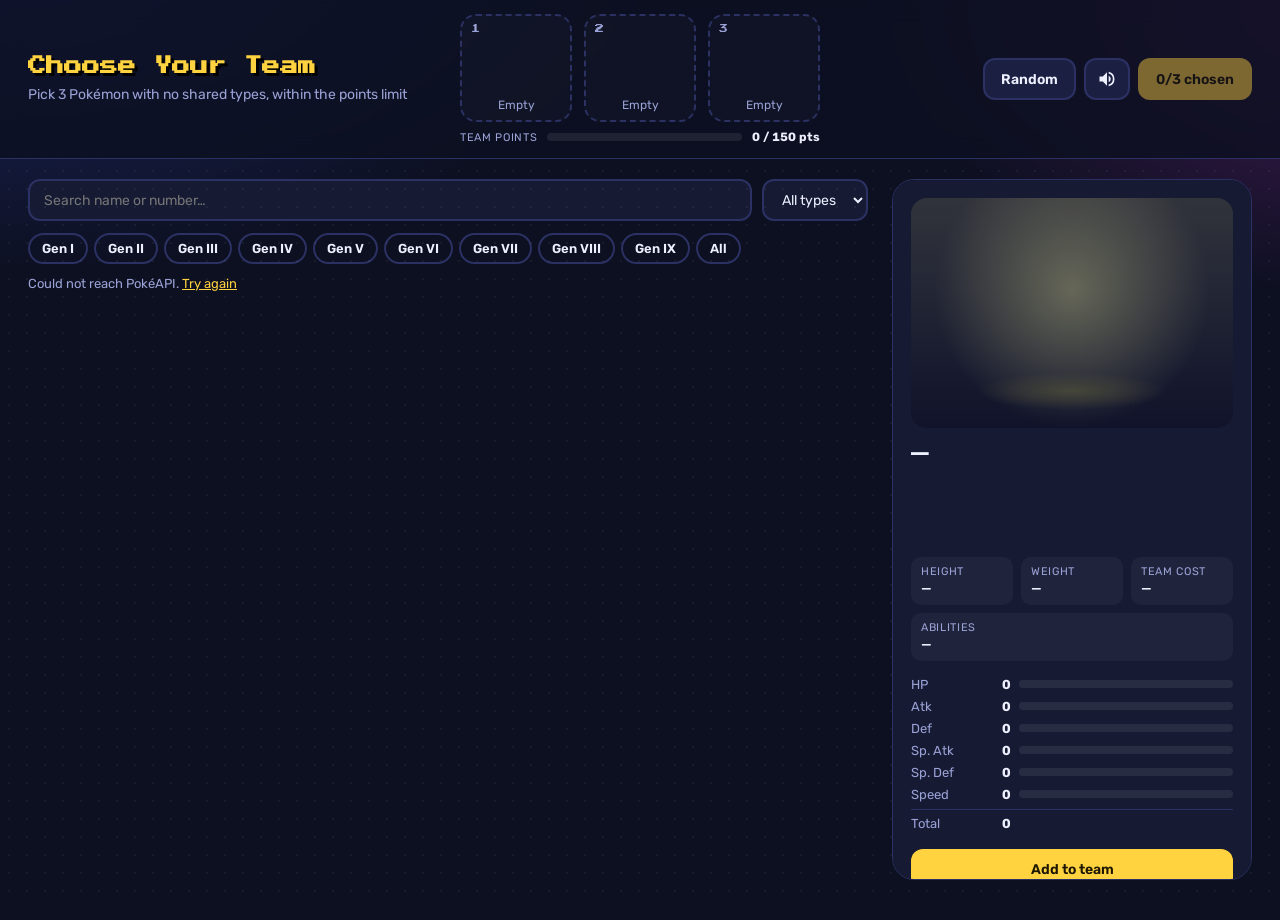
==== index.html @ 9536ef60 "Add team select and real-time ATB battle screens - Team select: browse all Pokémon via PokéAPI with " ====
<!doctype html>
<html lang="en">
<head>
  <meta charset="utf-8">
  <meta name="viewport" content="width=device-width, initial-scale=1">
  <title>Choose Your Team</title>
  <link rel="preconnect" href="https://fonts.googleapis.com">
  <link rel="preconnect" href="https://fonts.gstatic.com" crossorigin>
  <link href="https://fonts.googleapis.com/css2?family=Press+Start+2P&family=Rubik:wght@400;500;600;700&display=swap" rel="stylesheet">
  <link rel="stylesheet" href="css/style.css">
</head>
<body>
  <header class="topbar">
    <div class="brand">
      <h1>Choose Your Team</h1>
      <p>Pick 3 Pokémon with no shared types, within the points limit</p>
    </div>

    <div class="team-wrap">
      <div class="team" id="team" aria-label="Your team">
        <button type="button" class="slot" data-slot="0"><span class="slot-num">1</span><span class="slot-stage"><img class="slot-sprite" alt=""></span><span class="slot-name">Empty</span></button>
        <button type="button" class="slot" data-slot="1"><span class="slot-num">2</span><span class="slot-stage"><img class="slot-sprite" alt=""></span><span class="slot-name">Empty</span></button>
        <button type="button" class="slot" data-slot="2"><span class="slot-num">3</span><span class="slot-stage"><img class="slot-sprite" alt=""></span><span class="slot-name">Empty</span></button>
      </div>
      <div class="budget" title="Each Pokémon costs a tenth of its base stat total">
        <span class="budget-label">Team points</span>
        <span class="budget-track"><i id="budgetBar"></i></span>
        <b id="budgetText">0 / 150 pts</b>
      </div>
    </div>

    <div class="actions">
      <button type="button" class="btn" id="randomBtn">Random</button>
      <button type="button" class="btn icon" id="muteBtn" aria-label="Mute cries" aria-pressed="false">
        <svg class="icon-on" viewBox="0 0 24 24" width="20" height="20" aria-hidden="true"><path fill="currentColor" d="M3 9v6h4l5 5V4L7 9H3zm13.5 3A4.5 4.5 0 0 0 14 8v8a4.47 4.47 0 0 0 2.5-4zM14 3.23v2.06a7 7 0 0 1 0 13.42v2.06A9 9 0 0 0 14 3.23z"/></svg>
        <svg class="icon-off" viewBox="0 0 24 24" width="20" height="20" aria-hidden="true"><path fill="currentColor" d="M16.5 12A4.5 4.5 0 0 0 14 8v2.18l2.45 2.45c.03-.2.05-.41.05-.63zM19 12c0 .94-.2 1.82-.54 2.64l1.51 1.51A8.8 8.8 0 0 0 21 12a9 9 0 0 0-7-8.77v2.06A7 7 0 0 1 19 12zM4.27 3 3 4.27 7.73 9H3v6h4l5 5v-6.73l4.25 4.25c-.67.52-1.42.93-2.25 1.18v2.06a9 9 0 0 0 3.69-1.81L19.73 21 21 19.73l-9-9L4.27 3zM12 4 9.91 6.09 12 8.18V4z"/></svg>
      </button>
      <button type="button" class="btn primary" id="confirmBtn" disabled>0/3 chosen</button>
    </div>
  </header>

  <main class="layout">
    <section class="browser">
      <div class="toolbar">
        <input type="search" id="search" class="search" placeholder="Search name or number…" autocomplete="off" aria-label="Search Pokémon">
        <select id="typeFilter" class="select" aria-label="Filter by type"><option value="">All types</option></select>
      </div>
      <nav class="gens" id="gens" aria-label="Generation"></nav>
      <p class="status" id="status" role="status">Loading Pokédex<span class="dots"></span></p>
      <div class="grid" id="grid"></div>
    </section>

    <aside class="detail" id="detail" aria-live="polite">
      <button type="button" class="detail-close" id="detailClose" aria-label="Close details">&times;</button>
      <div class="detail-stage">
        <div class="platform"></div>
        <img class="detail-sprite" id="detailSprite" alt="">
      </div>
      <div class="detail-head">
        <span class="detail-num" id="detailNum"></span>
        <h2 class="detail-name" id="detailName">&mdash;</h2>
        <p class="detail-genus" id="detailGenus"></p>
        <div class="detail-types" id="detailTypes"></div>
      </div>
      <p class="detail-flavor" id="detailFlavor"></p>
      <dl class="facts">
        <div><dt>Height</dt><dd id="detailHeight">&mdash;</dd></div>
        <div><dt>Weight</dt><dd id="detailWeight">&mdash;</dd></div>
        <div><dt>Team cost</dt><dd id="detailCost">&mdash;</dd></div>
        <div class="wide"><dt>Abilities</dt><dd id="detailAbilities">&mdash;</dd></div>
      </dl>
      <div class="stats" id="detailStats"></div>
      <button type="button" class="btn primary block" id="detailAdd">Add to team</button>
      <p class="detail-note" id="detailNote" role="status"></p>
    </aside>
  </main>

  <div class="sheet-backdrop" id="sheetBackdrop"></div>
  <div class="toast" id="toast" role="status"></div>

  <div class="overlay" id="overlay" hidden>
    <div class="overlay-flash"></div>
    <div class="overlay-card" role="dialog" aria-modal="true" aria-labelledby="overlayTitle">
      <h2 id="overlayTitle">Team assembled!</h2>
      <div class="podium" id="podium"></div>
      <p class="overlay-note">Heading into battle…</p>
      <div class="overlay-actions">
        <button type="button" class="btn" id="editBtn">Edit team</button>
        <button type="button" class="btn primary" id="battleBtn">Battle!</button>
      </div>
    </div>
  </div>

  <script src="https://cdnjs.cloudflare.com/ajax/libs/gsap/3.12.5/gsap.min.js"></script>
  <script src="js/api.js"></script>
  <script src="js/app.js"></script>
</body>
</html>
---- css/style.css ----
:root {
  --bg: #0d1021;
  --panel: #161a33;
  --card: #1b2042;
  --line: #2b3163;
  --text: #eef0ff;
  --muted: #9aa2d6;
  --accent: #ffd23f;
  --accent-ink: #1d1600;
  --danger: #ff5d6c;
  --header-h: 140px;

  --normal: #a8a77a; --fire: #ee8130; --water: #6390f0; --electric: #f7d02c;
  --grass: #7ac74c; --ice: #96d9d6; --fighting: #c22e28; --poison: #a33ea1;
  --ground: #e2bf65; --flying: #a98ff3; --psychic: #f95587; --bug: #a6b91a;
  --rock: #b6a136; --ghost: #735797; --dragon: #6f35fc; --dark: #705746;
  --steel: #b7b7ce; --fairy: #d685ad;
}

* { box-sizing: border-box; }

html { color-scheme: dark; }

body {
  margin: 0;
  min-height: 100vh;
  font-family: 'Rubik', system-ui, sans-serif;
  color: var(--text);
  background:
    radial-gradient(1100px 600px at 0% -10%, #1f2b6e 0%, transparent 60%),
    radial-gradient(900px 500px at 110% 0%, #4a1c5a 0%, transparent 60%),
    var(--bg);
  background-attachment: fixed;
}

body::before {
  content: '';
  position: fixed;
  inset: 0;
  pointer-events: none;
  background-image: radial-gradient(rgba(255, 255, 255, 0.05) 1px, transparent 1px);
  background-size: 18px 18px;
}

button { font: inherit; color: inherit; }

img { image-rendering: pixelated; }

/* ---------- Buttons ---------- */

.btn {
  display: inline-flex;
  align-items: center;
  justify-content: center;
  gap: 6px;
  padding: 10px 16px;
  border-radius: 12px;
  border: 2px solid var(--line);
  background: var(--card);
  font-weight: 600;
  font-size: 14px;
  cursor: pointer;
  white-space: nowrap;
  transition: background 0.15s, border-color 0.15s;
}
.btn:hover:not(:disabled) { border-color: var(--muted); }
.btn:focus-visible { outline: 3px solid var(--accent); outline-offset: 2px; }
.btn:disabled { opacity: 0.45; cursor: not-allowed; }
.btn.primary { background: var(--accent); color: var(--accent-ink); border-color: transparent; box-shadow: 0 4px 0 #b8901a; }
.btn.primary:disabled { box-shadow: none; }
.btn.danger { background: var(--danger); color: #fff; box-shadow: 0 4px 0 #a8323d; }
.btn.block { width: 100%; }
.btn.icon { padding: 9px 11px; }
#muteBtn .icon-off, #muteBtn[aria-pressed='true'] .icon-on { display: none; }
#muteBtn[aria-pressed='true'] .icon-off { display: block; }

.link { background: none; border: 0; padding: 0; color: var(--accent); text-decoration: underline; cursor: pointer; }

/* ---------- Top bar ---------- */

.topbar {
  position: sticky;
  top: 0;
  z-index: 20;
  display: grid;
  grid-template-columns: 1fr auto 1fr;
  align-items: center;
  gap: 20px;
  padding: 14px 28px;
  background: rgba(13, 16, 33, 0.82);
  backdrop-filter: blur(12px);
  border-bottom: 1px solid var(--line);
}

.brand h1 {
  margin: 0 0 8px;
  font-family: 'Press Start 2P', monospace;
  font-size: 18px;
  line-height: 1.3;
  color: var(--accent);
  text-shadow: 3px 3px 0 #000;
}
.brand p { margin: 0; color: var(--muted); font-size: 14px; }

.team-wrap { display: flex; flex-direction: column; gap: 8px; }
.team { display: flex; gap: 12px; }

.budget {
  display: grid;
  grid-template-columns: auto 1fr auto;
  align-items: center;
  gap: 10px;
  font-size: 12px;
}
.budget-label { color: var(--muted); text-transform: uppercase; letter-spacing: 0.06em; font-size: 11px; }
.budget-track { height: 8px; border-radius: 999px; background: rgba(255, 255, 255, 0.08); overflow: hidden; }
.budget-track i {
  display: block;
  height: 100%;
  border-radius: inherit;
  background: linear-gradient(90deg, #6bd96b, var(--accent));
  transform-origin: left;
  transform: scaleX(0);
}
.budget-track.near i { background: linear-gradient(90deg, var(--accent), #ff8a4c); }
.budget b { font-variant-numeric: tabular-nums; }

.slot {
  position: relative;
  width: 112px;
  height: 108px;
  padding: 6px 6px 8px;
  display: flex;
  flex-direction: column;
  align-items: center;
  justify-content: flex-end;
  gap: 4px;
  border-radius: 16px;
  border: 2px dashed var(--line);
  background: rgba(255, 255, 255, 0.02);
  cursor: default;
}
.slot.filled {
  cursor: pointer;
  border-style: solid;
  border-color: color-mix(in srgb, var(--t1) 70%, white);
  background:
    radial-gradient(circle at 50% 75%, color-mix(in srgb, var(--t1) 45%, transparent), transparent 70%),
    var(--card);
}
.slot.filled:hover::after {
  content: '×';
  position: absolute;
  top: 4px;
  right: 8px;
  font-size: 18px;
  font-weight: 700;
  color: var(--danger);
}
.slot:focus-visible { outline: 3px solid var(--accent); outline-offset: 2px; }
.slot-num {
  position: absolute;
  top: 8px;
  left: 9px;
  font-family: 'Press Start 2P', monospace;
  font-size: 9px;
  color: var(--muted);
}
.slot-stage { height: 66px; width: 100%; display: flex; align-items: flex-end; justify-content: center; }
.slot-sprite { max-height: 66px; max-width: 96px; }
.slot:not(.filled) .slot-sprite { visibility: hidden; }
.slot-name {
  font-size: 12px;
  font-weight: 600;
  max-width: 100%;
  overflow: hidden;
  text-overflow: ellipsis;
  white-space: nowrap;
}
.slot:not(.filled) .slot-name { color: var(--muted); font-weight: 400; }

.actions { justify-self: end; display: flex; gap: 8px; }

/* ---------- Layout ---------- */

.layout {
  display: grid;
  grid-template-columns: minmax(0, 1fr) 360px;
  gap: 24px;
  max-width: 1440px;
  margin: 0 auto;
  padding: 20px 28px 40px;
}

.toolbar { display: flex; gap: 10px; flex-wrap: wrap; margin-bottom: 12px; }

.search, .select {
  height: 42px;
  padding: 0 14px;
  border-radius: 12px;
  border: 2px solid var(--line);
  background: var(--panel);
  color: var(--text);
  font: inherit;
  font-size: 14px;
}
.search { flex: 1 1 240px; min-width: 0; }
.search:focus, .select:focus { outline: none; border-color: var(--accent); }

.gens { display: flex; gap: 6px; flex-wrap: wrap; margin-bottom: 12px; transition: opacity 0.2s; }
.gens.dimmed { opacity: 0.45; }
.gen {
  padding: 6px 12px;
  border-radius: 999px;
  border: 2px solid var(--line);
  background: transparent;
  font-size: 13px;
  font-weight: 600;
  cursor: pointer;
}
.gen:hover { border-color: var(--muted); }
.gen.active { background: var(--accent); border-color: var(--accent); color: var(--accent-ink); }
.gen:focus-visible { outline: 3px solid var(--accent); outline-offset: 2px; }

.status { margin: 0 0 12px; color: var(--muted); font-size: 13px; }
.dots::after { content: ''; animation: dots 1.2s steps(4) infinite; }
@keyframes dots { 0% { content: ''; } 25% { content: '.'; } 50% { content: '..'; } 75% { content: '...'; } }

/* ---------- Grid ---------- */

.grid {
  display: grid;
  grid-template-columns: repeat(auto-fill, minmax(124px, 1fr));
  gap: 10px;
}

.card {
  position: relative;
  display: flex;
  flex-direction: column;
  align-items: center;
  gap: 5px;
  padding: 26px 8px 12px;
  border-radius: 16px;
  border: 2px solid transparent;
  background: linear-gradient(165deg, color-mix(in srgb, var(--t1) 30%, var(--card)) 0%, var(--card) 65%);
  cursor: pointer;
  text-align: center;
  transition: transform 0.15s ease, border-color 0.15s, box-shadow 0.15s;
}
.card:hover, .card:focus-visible {
  transform: translateY(-3px);
  border-color: color-mix(in srgb, var(--t1) 70%, white);
  outline: none;
}
.card.selected {
  border-color: var(--accent);
  box-shadow: 0 0 0 3px rgba(255, 210, 63, 0.25), 0 10px 24px rgba(0, 0, 0, 0.35);
}
.card-num {
  position: absolute;
  top: 8px;
  left: 10px;
  font-size: 11px;
  color: var(--muted);
  font-variant-numeric: tabular-nums;
}
.card-badge {
  position: absolute;
  top: 6px;
  right: 6px;
  width: 22px;
  height: 22px;
  border-radius: 50%;
  display: grid;
  place-items: center;
  background: var(--accent);
  color: var(--accent-ink);
  font-size: 12px;
  font-weight: 700;
  transform: scale(0);
  transition: transform 0.25s cubic-bezier(0.3, 1.8, 0.5, 1);
}
.card.selected .card-badge { transform: scale(1); }
.card-sprite {
  position: relative;
  height: 84px;
  width: 100%;
  display: flex;
  align-items: flex-end;
  justify-content: center;
}
.card-sprite::before {
  content: '';
  position: absolute;
  bottom: -2px;
  width: 64px;
  height: 12px;
  border-radius: 50%;
  background: rgba(0, 0, 0, 0.35);
}
.card-sprite img { position: relative; max-width: 100%; max-height: 84px; }
.card-name {
  max-width: 100%;
  font-size: 14px;
  font-weight: 600;
  overflow: hidden;
  text-overflow: ellipsis;
  white-space: nowrap;
}
.card-types { display: flex; gap: 4px; flex-wrap: wrap; justify-content: center; }
.card-cost { font-size: 11px; font-weight: 700; color: var(--muted); font-variant-numeric: tabular-nums; }
.card-cost.low { color: #6bd96b; }
.card-cost.mid { color: var(--accent); }
.card-cost.high { color: #ff8a4c; }
/* Breaks a team rule (shared type or over budget); the reason is in the tooltip. */
.card.blocked { opacity: 0.38; filter: grayscale(0.7); }
.card.blocked:hover, .card.blocked:focus-visible { opacity: 0.6; }

/* Static fallback sprites get a two-frame idle bob so they still feel alive. */
.is-static img { animation: idle-bob 0.6s steps(1) infinite; }
@keyframes idle-bob { 50% { translate: 0 -3px; } }

.type {
  display: inline-block;
  padding: 2px 8px;
  border-radius: 999px;
  background: var(--type);
  color: #fff;
  font-size: 10px;
  font-weight: 700;
  letter-spacing: 0.05em;
  text-transform: uppercase;
  text-shadow: 0 1px 1px rgba(0, 0, 0, 0.45);
}

/* ---------- Detail panel ---------- */

.detail {
  --t1: var(--normal);
  --t2: var(--normal);
  position: sticky;
  top: calc(var(--header-h) + 20px);
  align-self: start;
  max-height: calc(100vh - var(--header-h) - 40px);
  overflow-y: auto;
  padding: 18px;
  border-radius: 22px;
  border: 1px solid var(--line);
  background: var(--panel);
}
.detail-close { display: none; }

.detail-stage {
  position: relative;
  height: 230px;
  display: flex;
  align-items: flex-end;
  justify-content: center;
  padding-bottom: 30px;
  border-radius: 16px;
  overflow: hidden;
  background:
    radial-gradient(circle at 50% 40%, color-mix(in srgb, var(--t1) 50%, transparent), transparent 65%),
    linear-gradient(180deg, color-mix(in srgb, var(--t2) 22%, #10132a), #10132a);
  transition: background 0.4s;
}
.platform {
  position: absolute;
  bottom: 18px;
  width: 190px;
  height: 38px;
  border-radius: 50%;
  background: radial-gradient(ellipse, color-mix(in srgb, var(--t1) 35%, rgba(0, 0, 0, 0.6)), transparent 70%);
}
.detail-sprite { position: relative; max-height: 190px; transform-origin: 50% 100%; }

.detail-head { margin: 16px 0 10px; }
.detail-num { color: var(--muted); font-size: 13px; font-variant-numeric: tabular-nums; }
.detail-name { margin: 4px 0 2px; font-family: 'Press Start 2P', monospace; font-size: 17px; line-height: 1.4; }
.detail-genus { margin: 0 0 8px; color: var(--muted); font-size: 13px; min-height: 1em; }
.detail-types { display: flex; gap: 6px; }
.detail-types .type { font-size: 11px; padding: 3px 10px; }
.detail-flavor { margin: 0 0 14px; font-size: 14px; line-height: 1.5; color: #cfd3f5; min-height: 3em; }

.facts {
  display: grid;
  grid-template-columns: repeat(3, 1fr);
  gap: 8px;
  margin: 0 0 16px;
}
.facts div { padding: 8px 10px; border-radius: 10px; background: rgba(255, 255, 255, 0.04); }
.facts .wide { grid-column: 1 / -1; }
.facts dt { font-size: 11px; color: var(--muted); text-transform: uppercase; letter-spacing: 0.06em; }
.facts dd { margin: 2px 0 0; font-size: 14px; font-weight: 500; }
.detail-note { margin: 8px 0 0; min-height: 1.2em; font-size: 13px; color: #ff8a8a; text-align: center; }

.hidden-tag {
  font-size: 10px;
  padding: 1px 6px;
  border-radius: 999px;
  background: rgba(255, 255, 255, 0.1);
  color: var(--muted);
  text-transform: uppercase;
}

.stats { display: grid; gap: 7px; margin-bottom: 18px; }
.stat {
  display: grid;
  grid-template-columns: 58px 34px 1fr;
  align-items: center;
  gap: 8px;
  font-size: 13px;
}
.stat-label { color: var(--muted); }
.stat-value { font-weight: 700; text-align: right; font-variant-numeric: tabular-nums; }
.stat-bar { height: 8px; border-radius: 999px; background: rgba(255, 255, 255, 0.08); overflow: hidden; }
.stat-bar i { display: block; height: 100%; border-radius: inherit; transform-origin: left; transform: scaleX(0); }
.stat.total { padding-top: 6px; border-top: 1px solid var(--line); }

/* ---------- Floating bits ---------- */

.ghost { position: fixed; z-index: 100; pointer-events: none; margin: 0; }

.toast {
  position: fixed;
  left: 50%;
  bottom: 24px;
  z-index: 60;
  translate: -50% 0;
  padding: 10px 18px;
  border-radius: 12px;
  background: #000c;
  border: 1px solid var(--line);
  font-size: 14px;
  opacity: 0;
  pointer-events: none;
}

.sheet-backdrop { display: none; }

.overlay {
  position: fixed;
  inset: 0;
  z-index: 50;
  display: grid;
  place-items: center;
  padding: 16px;
  background: rgba(5, 7, 18, 0.82);
  backdrop-filter: blur(6px);
}
.overlay[hidden] { display: none; }
.overlay-flash { position: absolute; inset: 0; background: #fff; pointer-events: none; opacity: 0; }
.overlay-card {
  position: relative;
  width: min(640px, 100%);
  padding: 28px 24px;
  border-radius: 24px;
  border: 2px solid var(--line);
  background: var(--panel);
  text-align: center;
}
.overlay-card h2 {
  margin: 0 0 24px;
  font-family: 'Press Start 2P', monospace;
  font-size: 18px;
  color: var(--accent);
  text-shadow: 3px 3px 0 #000;
}
.podium { display: flex; justify-content: center; gap: 16px; flex-wrap: wrap; }
.podium-spot { margin: 0; width: 160px; display: flex; flex-direction: column; align-items: center; gap: 6px; }
.podium-sprite {
  position: relative;
  height: 150px;
  width: 100%;
  display: flex;
  align-items: flex-end;
  justify-content: center;
  padding-bottom: 12px;
}
.podium-sprite::before {
  content: '';
  position: absolute;
  bottom: 0;
  width: 130px;
  height: 28px;
  border-radius: 50%;
  background: radial-gradient(ellipse, color-mix(in srgb, var(--t1) 60%, transparent), transparent 70%);
}
.podium-sprite img { position: relative; max-height: 130px; transform: scale(1.5); transform-origin: 50% 100%; }
.podium-spot figcaption { font-weight: 700; }
.podium-types { display: flex; gap: 4px; }
.overlay-note { margin: 22px 0 16px; color: var(--muted); font-size: 14px; }
.overlay-actions { display: flex; justify-content: center; gap: 10px; }

/* ---------- Narrow screens ---------- */

@media (max-width: 1100px) {
  .topbar { grid-template-columns: 1fr auto; }
  .brand { grid-column: 1 / -1; }
  .team-wrap { justify-self: start; }
}

@media (max-width: 900px) {
  .topbar { grid-template-columns: 1fr; gap: 12px; padding: 12px 16px; text-align: center; }
  .brand h1 { font-size: 14px; margin-bottom: 4px; }
  .brand p { font-size: 12px; }
  .team-wrap { justify-self: stretch; }
  .team { gap: 8px; }
  .slot { flex: 1; width: auto; min-width: 0; height: 96px; }
  .slot-stage { height: 56px; }
  .slot-sprite { max-height: 56px; }
  .actions { justify-self: stretch; }
  .actions .btn:not(.icon) { flex: 1; }

  .layout { grid-template-columns: 1fr; padding: 14px 16px 32px; }
  .grid { grid-template-columns: repeat(auto-fill, minmax(104px, 1fr)); gap: 8px; }
  .card { padding-top: 24px; }
  .card-sprite { height: 72px; }
  .card-sprite img { max-height: 72px; }

  /* Detail panel becomes a bottom sheet. */
  .detail {
    position: fixed;
    top: auto;
    left: 0;
    right: 0;
    bottom: 0;
    z-index: 40;
    max-height: 85vh;
    border-radius: 22px 22px 0 0;
    transform: translateY(105%);
    visibility: hidden;
    transition: transform 0.35s cubic-bezier(0.2, 0.9, 0.3, 1), visibility 0s linear 0.35s;
  }
  .detail.open { transform: none; visibility: visible; transition-delay: 0s; }
  .detail-close {
    display: block;
    position: absolute;
    top: 10px;
    right: 12px;
    z-index: 2;
    width: 36px;
    height: 36px;
    border-radius: 50%;
    border: 0;
    background: rgba(0, 0, 0, 0.4);
    font-size: 22px;
    cursor: pointer;
  }
  .sheet-backdrop {
    display: block;
    position: fixed;
    inset: 0;
    z-index: 35;
    background: rgba(0, 0, 0, 0.5);
    opacity: 0;
    pointer-events: none;
    transition: opacity 0.3s;
  }
  .sheet-backdrop.open { opacity: 1; pointer-events: auto; }

  .podium-spot { width: 100px; }
  .podium-sprite { height: 110px; }
  .podium-sprite img { transform: scale(1.1); }
}
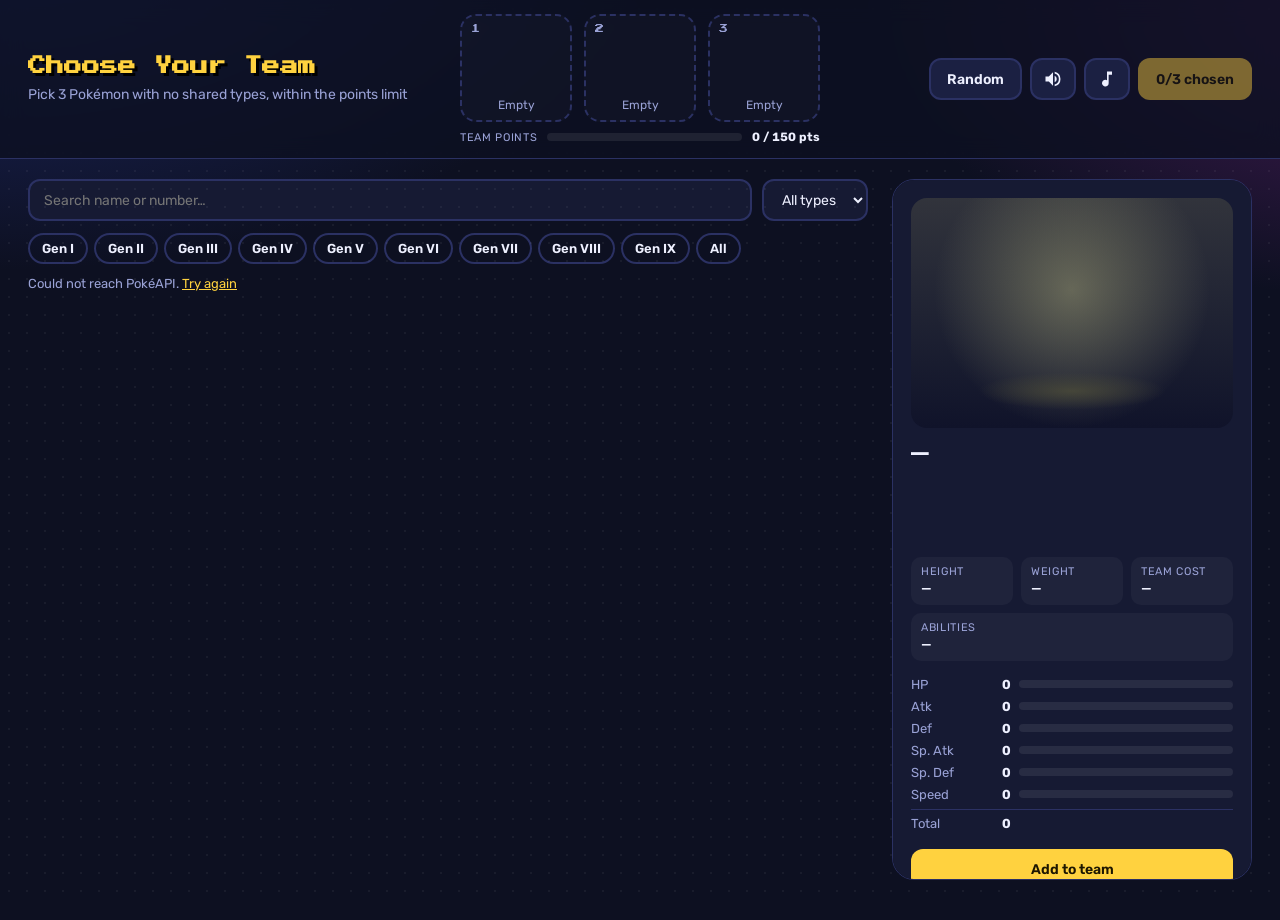
==== commit d59ed55f: "Add original chiptune menu and battle music - Web Audio synth and lookahead sequencer (no audio file" ====
--- a/index.html
+++ b/index.html
@@ -34,6 +34,10 @@
       <button type="button" class="btn icon" id="muteBtn" aria-label="Mute cries" aria-pressed="false">
         <svg class="icon-on" viewBox="0 0 24 24" width="20" height="20" aria-hidden="true"><path fill="currentColor" d="M3 9v6h4l5 5V4L7 9H3zm13.5 3A4.5 4.5 0 0 0 14 8v8a4.47 4.47 0 0 0 2.5-4zM14 3.23v2.06a7 7 0 0 1 0 13.42v2.06A9 9 0 0 0 14 3.23z"/></svg>
         <svg class="icon-off" viewBox="0 0 24 24" width="20" height="20" aria-hidden="true"><path fill="currentColor" d="M16.5 12A4.5 4.5 0 0 0 14 8v2.18l2.45 2.45c.03-.2.05-.41.05-.63zM19 12c0 .94-.2 1.82-.54 2.64l1.51 1.51A8.8 8.8 0 0 0 21 12a9 9 0 0 0-7-8.77v2.06A7 7 0 0 1 19 12zM4.27 3 3 4.27 7.73 9H3v6h4l5 5v-6.73l4.25 4.25c-.67.52-1.42.93-2.25 1.18v2.06a9 9 0 0 0 3.69-1.81L19.73 21 21 19.73l-9-9L4.27 3zM12 4 9.91 6.09 12 8.18V4z"/></svg>
+      </button>
+      <button type="button" class="btn icon music-toggle" id="musicBtn" aria-label="Turn music off" aria-pressed="true">
+        <svg class="icon-on" viewBox="0 0 24 24" width="20" height="20" aria-hidden="true"><path fill="currentColor" d="M12 3v10.55A4 4 0 1 0 14 17V7h4V3h-6z"/></svg>
+        <svg class="icon-off" viewBox="0 0 24 24" width="20" height="20" aria-hidden="true"><path fill="currentColor" d="M4.27 3 3 4.27l9 9v.28A4 4 0 1 0 14 17v-1.73L19.73 21 21 19.73 4.27 3zM14 7h4V3h-6v5.18l2 2V7z"/></svg>
       </button>
       <button type="button" class="btn primary" id="confirmBtn" disabled>0/3 chosen</button>
     </div>
@@ -93,6 +97,7 @@
 
   <script src="https://cdnjs.cloudflare.com/ajax/libs/gsap/3.12.5/gsap.min.js"></script>
   <script src="js/api.js"></script>
+  <script src="js/music.js"></script>
   <script src="js/app.js"></script>
 </body>
 </html>
--- a/css/style.css
+++ b/css/style.css
@@ -73,6 +73,7 @@
 .btn.icon { padding: 9px 11px; }
 #muteBtn .icon-off, #muteBtn[aria-pressed='true'] .icon-on { display: none; }
 #muteBtn[aria-pressed='true'] .icon-off { display: block; }
+.music-toggle[aria-pressed='false'] .icon-on, .music-toggle[aria-pressed='true'] .icon-off { display: none; }
 
 .link { background: none; border: 0; padding: 0; color: var(--accent); text-decoration: underline; cursor: pointer; }
 
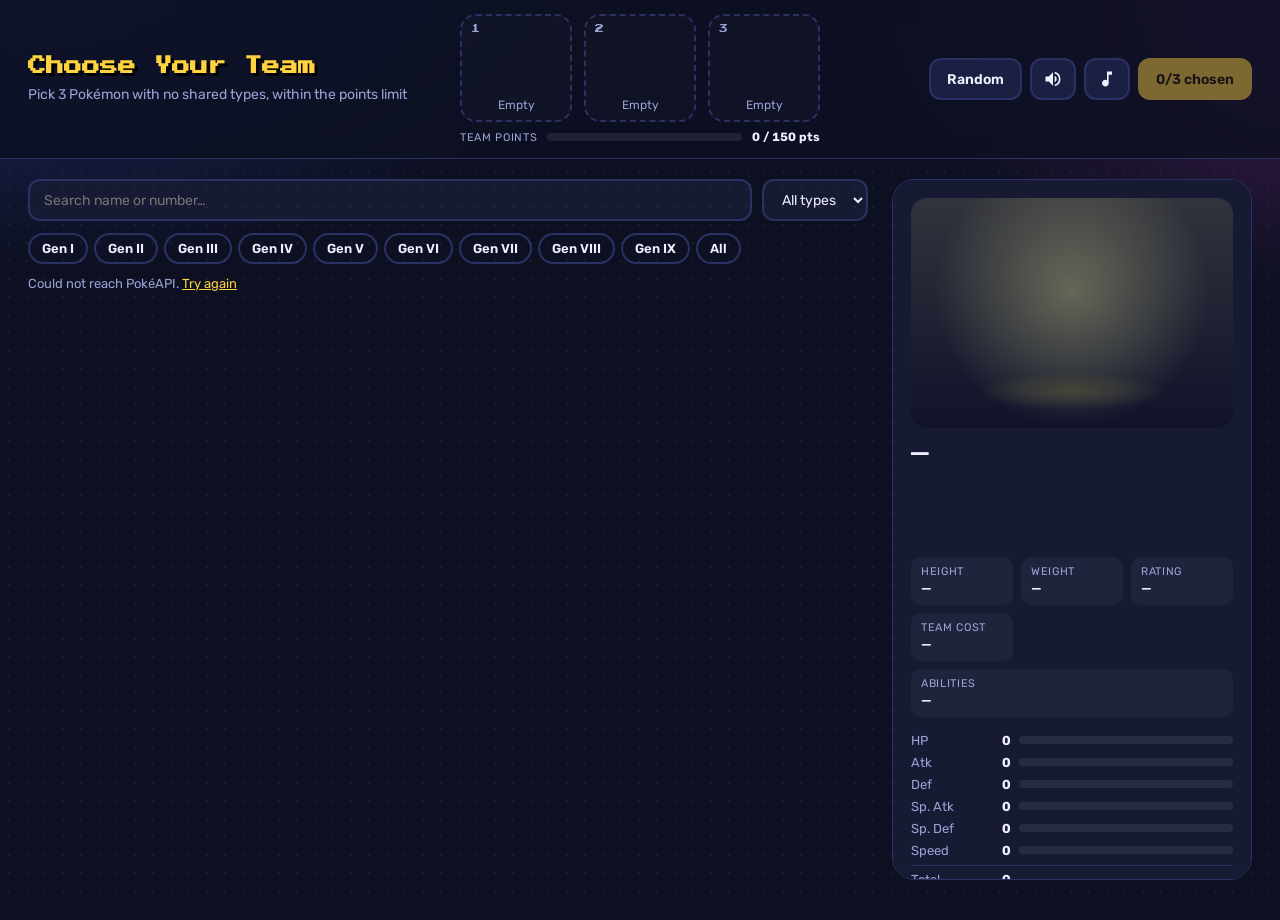
==== commit 5a801edc: "Add star ratings and the Rogue run mode Star ratings: every Pokemon gets 1-5 stars from its base sta" ====
--- a/index.html
+++ b/index.html
@@ -70,6 +70,7 @@
       <dl class="facts">
         <div><dt>Height</dt><dd id="detailHeight">&mdash;</dd></div>
         <div><dt>Weight</dt><dd id="detailWeight">&mdash;</dd></div>
+        <div><dt>Rating</dt><dd id="detailStars">&mdash;</dd></div>
         <div><dt>Team cost</dt><dd id="detailCost">&mdash;</dd></div>
         <div class="wide"><dt>Abilities</dt><dd id="detailAbilities">&mdash;</dd></div>
       </dl>
@@ -82,22 +83,37 @@
   <div class="sheet-backdrop" id="sheetBackdrop"></div>
   <div class="toast" id="toast" role="status"></div>
 
+  <div class="pad-legend" aria-hidden="true">
+    <span><i class="pad-btn a">A</i> Pick</span>
+    <span><i class="pad-btn b">B</i> Remove last</span>
+    <span><i class="pad-btn x">X</i> Random</span>
+    <span><i class="pad-btn">LB</i><i class="pad-btn">RB</i> Generation</span>
+    <span><i class="pad-btn">Start</i> Confirm</span>
+    <span><i class="pad-btn">Select</i> Music</span>
+  </div>
+
   <div class="overlay" id="overlay" hidden>
     <div class="overlay-flash"></div>
     <div class="overlay-card" role="dialog" aria-modal="true" aria-labelledby="overlayTitle">
       <h2 id="overlayTitle">Team assembled!</h2>
       <div class="podium" id="podium"></div>
-      <p class="overlay-note">Heading into battle…</p>
+      <p class="overlay-note">Choose your challenge</p>
       <div class="overlay-actions">
         <button type="button" class="btn" id="editBtn">Edit team</button>
-        <button type="button" class="btn primary" id="battleBtn">Battle!</button>
+        <button type="button" class="btn primary" id="battleBtn">Wild battle</button>
+        <button type="button" class="btn primary tower-btn" id="towerBtn">Battle Tower</button>
+        <button type="button" class="btn primary rogue-btn" id="rogueBtn">Rogue run</button>
       </div>
+      <p class="overlay-sub" id="towerProgress"></p>
     </div>
   </div>
 
   <script src="https://cdnjs.cloudflare.com/ajax/libs/gsap/3.12.5/gsap.min.js"></script>
   <script src="js/api.js"></script>
   <script src="js/music.js"></script>
+  <script src="js/gamepad.js"></script>
+  <script src="js/tower-data.js"></script>
+  <script src="js/rogue-data.js"></script>
   <script src="js/app.js"></script>
 </body>
 </html>
--- a/css/style.css
+++ b/css/style.css
@@ -254,6 +254,13 @@
   border-color: color-mix(in srgb, var(--t1) 70%, white);
   outline: none;
 }
+/* Controller highlight; scroll-margin keeps it clear of the sticky header. */
+.card { scroll-margin: calc(var(--header-h) + 12px) 0 12px; }
+.card.pad-focus {
+  transform: translateY(-3px);
+  border-color: #fff;
+  box-shadow: 0 0 0 3px rgba(255, 255, 255, 0.3);
+}
 .card.selected {
   border-color: var(--accent);
   box-shadow: 0 0 0 3px rgba(255, 210, 63, 0.25), 0 10px 24px rgba(0, 0, 0, 0.35);
@@ -310,6 +317,11 @@
   white-space: nowrap;
 }
 .card-types { display: flex; gap: 4px; flex-wrap: wrap; justify-content: center; }
+.card-meta { display: flex; flex-direction: column; align-items: center; gap: 3px; }
+.card-stars { font-size: 12px; line-height: 1; }
+/* Star ratings: gold for the rating, the rest dimmed (also used in the details panel). */
+.stars { color: #ffd23f; letter-spacing: 1px; white-space: nowrap; text-shadow: 0 1px 0 rgba(0, 0, 0, 0.5); }
+.stars-dim { color: rgba(255, 255, 255, 0.18); text-shadow: none; }
 .card-cost { font-size: 11px; font-weight: 700; color: var(--muted); font-variant-numeric: tabular-nums; }
 .card-cost.low { color: #6bd96b; }
 .card-cost.mid { color: var(--accent); }
@@ -440,6 +452,42 @@
 
 .sheet-backdrop { display: none; }
 
+/* Button guide, shown only while a controller is connected. */
+.pad-legend {
+  position: fixed;
+  left: 16px;
+  bottom: 16px;
+  z-index: 25;
+  display: none;
+  flex-wrap: wrap;
+  gap: 6px 14px;
+  max-width: calc(100% - 32px);
+  padding: 8px 14px;
+  border-radius: 12px;
+  border: 1px solid var(--line);
+  background: rgba(13, 16, 33, 0.9);
+  font-size: 12px;
+  color: var(--muted);
+}
+.has-gamepad .pad-legend { display: flex; }
+.pad-legend span { display: inline-flex; align-items: center; gap: 4px; }
+.pad-btn {
+  display: inline-grid;
+  place-items: center;
+  min-width: 20px;
+  height: 20px;
+  padding: 0 5px;
+  border-radius: 10px;
+  background: #3a4070;
+  color: #fff;
+  font-style: normal;
+  font-size: 10px;
+  font-weight: 700;
+}
+.pad-btn.a { background: #3fae4f; }
+.pad-btn.b { background: #d8434f; }
+.pad-btn.x { background: #3a7bff; }
+
 .overlay {
   position: fixed;
   inset: 0;
@@ -492,7 +540,12 @@
 .podium-spot figcaption { font-weight: 700; }
 .podium-types { display: flex; gap: 4px; }
 .overlay-note { margin: 22px 0 16px; color: var(--muted); font-size: 14px; }
-.overlay-actions { display: flex; justify-content: center; gap: 10px; }
+.overlay-actions { display: flex; justify-content: center; gap: 10px; flex-wrap: wrap; }
+.btn.rogue-btn { background: linear-gradient(135deg, #3fd6a6, #2a8bd8); color: #04161a; box-shadow: 0 4px 0 #1d5f73; }
+.rogue-pick .brand h1 { color: #5ff0c2; }
+.brand p a { color: inherit; }
+.btn.tower-btn { background: linear-gradient(135deg, #c77dff, #6f8bff); color: #fff; box-shadow: 0 4px 0 #4b3a8f; }
+.overlay-sub { margin: 14px 0 0; font-size: 13px; color: var(--muted); }
 
 /* ---------- Narrow screens ---------- */
 
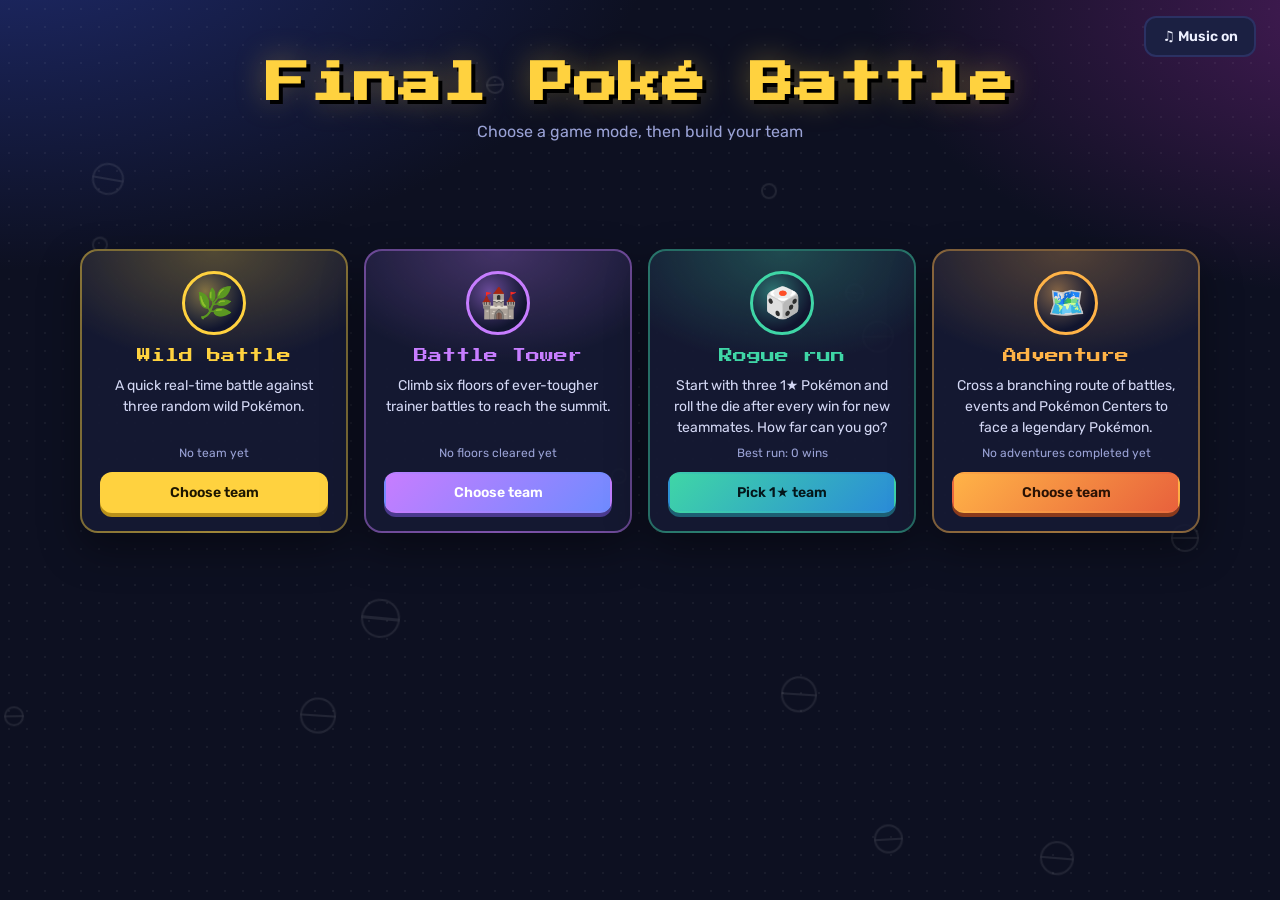
==== commit 68342594: "Add Adventure mode and a mode-select menu before team select Adventure is a single-sitting branching" ====
--- a/index.html
+++ b/index.html
@@ -3,117 +3,45 @@
 <head>
   <meta charset="utf-8">
   <meta name="viewport" content="width=device-width, initial-scale=1">
-  <title>Choose Your Team</title>
+  <title>Final Poké Battle</title>
   <link rel="preconnect" href="https://fonts.googleapis.com">
   <link rel="preconnect" href="https://fonts.gstatic.com" crossorigin>
   <link href="https://fonts.googleapis.com/css2?family=Press+Start+2P&family=Rubik:wght@400;500;600;700&display=swap" rel="stylesheet">
   <link rel="stylesheet" href="css/style.css">
+  <link rel="stylesheet" href="css/menu.css">
 </head>
-<body>
-  <header class="topbar">
-    <div class="brand">
-      <h1>Choose Your Team</h1>
-      <p>Pick 3 Pokémon with no shared types, within the points limit</p>
-    </div>
+<body class="menu-page">
+  <div class="mn-motes" id="motes" aria-hidden="true"></div>
 
-    <div class="team-wrap">
-      <div class="team" id="team" aria-label="Your team">
-        <button type="button" class="slot" data-slot="0"><span class="slot-num">1</span><span class="slot-stage"><img class="slot-sprite" alt=""></span><span class="slot-name">Empty</span></button>
-        <button type="button" class="slot" data-slot="1"><span class="slot-num">2</span><span class="slot-stage"><img class="slot-sprite" alt=""></span><span class="slot-name">Empty</span></button>
-        <button type="button" class="slot" data-slot="2"><span class="slot-num">3</span><span class="slot-stage"><img class="slot-sprite" alt=""></span><span class="slot-name">Empty</span></button>
-      </div>
-      <div class="budget" title="Each Pokémon costs a tenth of its base stat total">
-        <span class="budget-label">Team points</span>
-        <span class="budget-track"><i id="budgetBar"></i></span>
-        <b id="budgetText">0 / 150 pts</b>
-      </div>
-    </div>
-
-    <div class="actions">
-      <button type="button" class="btn" id="randomBtn">Random</button>
-      <button type="button" class="btn icon" id="muteBtn" aria-label="Mute cries" aria-pressed="false">
-        <svg class="icon-on" viewBox="0 0 24 24" width="20" height="20" aria-hidden="true"><path fill="currentColor" d="M3 9v6h4l5 5V4L7 9H3zm13.5 3A4.5 4.5 0 0 0 14 8v8a4.47 4.47 0 0 0 2.5-4zM14 3.23v2.06a7 7 0 0 1 0 13.42v2.06A9 9 0 0 0 14 3.23z"/></svg>
-        <svg class="icon-off" viewBox="0 0 24 24" width="20" height="20" aria-hidden="true"><path fill="currentColor" d="M16.5 12A4.5 4.5 0 0 0 14 8v2.18l2.45 2.45c.03-.2.05-.41.05-.63zM19 12c0 .94-.2 1.82-.54 2.64l1.51 1.51A8.8 8.8 0 0 0 21 12a9 9 0 0 0-7-8.77v2.06A7 7 0 0 1 19 12zM4.27 3 3 4.27 7.73 9H3v6h4l5 5v-6.73l4.25 4.25c-.67.52-1.42.93-2.25 1.18v2.06a9 9 0 0 0 3.69-1.81L19.73 21 21 19.73l-9-9L4.27 3zM12 4 9.91 6.09 12 8.18V4z"/></svg>
-      </button>
-      <button type="button" class="btn icon music-toggle" id="musicBtn" aria-label="Turn music off" aria-pressed="true">
-        <svg class="icon-on" viewBox="0 0 24 24" width="20" height="20" aria-hidden="true"><path fill="currentColor" d="M12 3v10.55A4 4 0 1 0 14 17V7h4V3h-6z"/></svg>
-        <svg class="icon-off" viewBox="0 0 24 24" width="20" height="20" aria-hidden="true"><path fill="currentColor" d="M4.27 3 3 4.27l9 9v.28A4 4 0 1 0 14 17v-1.73L19.73 21 21 19.73 4.27 3zM14 7h4V3h-6v5.18l2 2V7z"/></svg>
-      </button>
-      <button type="button" class="btn primary" id="confirmBtn" disabled>0/3 chosen</button>
-    </div>
+  <header class="mn-top">
+    <button type="button" class="btn" id="musicBtn" aria-pressed="true">&#9835; Music on</button>
   </header>
 
-  <main class="layout">
-    <section class="browser">
-      <div class="toolbar">
-        <input type="search" id="search" class="search" placeholder="Search name or number…" autocomplete="off" aria-label="Search Pokémon">
-        <select id="typeFilter" class="select" aria-label="Filter by type"><option value="">All types</option></select>
-      </div>
-      <nav class="gens" id="gens" aria-label="Generation"></nav>
-      <p class="status" id="status" role="status">Loading Pokédex<span class="dots"></span></p>
-      <div class="grid" id="grid"></div>
-    </section>
-
-    <aside class="detail" id="detail" aria-live="polite">
-      <button type="button" class="detail-close" id="detailClose" aria-label="Close details">&times;</button>
-      <div class="detail-stage">
-        <div class="platform"></div>
-        <img class="detail-sprite" id="detailSprite" alt="">
-      </div>
-      <div class="detail-head">
-        <span class="detail-num" id="detailNum"></span>
-        <h2 class="detail-name" id="detailName">&mdash;</h2>
-        <p class="detail-genus" id="detailGenus"></p>
-        <div class="detail-types" id="detailTypes"></div>
-      </div>
-      <p class="detail-flavor" id="detailFlavor"></p>
-      <dl class="facts">
-        <div><dt>Height</dt><dd id="detailHeight">&mdash;</dd></div>
-        <div><dt>Weight</dt><dd id="detailWeight">&mdash;</dd></div>
-        <div><dt>Rating</dt><dd id="detailStars">&mdash;</dd></div>
-        <div><dt>Team cost</dt><dd id="detailCost">&mdash;</dd></div>
-        <div class="wide"><dt>Abilities</dt><dd id="detailAbilities">&mdash;</dd></div>
-      </dl>
-      <div class="stats" id="detailStats"></div>
-      <button type="button" class="btn primary block" id="detailAdd">Add to team</button>
-      <p class="detail-note" id="detailNote" role="status"></p>
-    </aside>
+  <main class="mn-main">
+    <div class="mn-title">
+      <h1>Final Poké Battle</h1>
+      <p>Choose a game mode, then build your team</p>
+    </div>
+    <div class="mn-team" id="lastTeam" aria-label="Your last team"></div>
+    <section class="mn-modes" id="modes" aria-label="Game modes"></section>
   </main>
 
-  <div class="sheet-backdrop" id="sheetBackdrop"></div>
-  <div class="toast" id="toast" role="status"></div>
+  <div class="mn-flash" id="flash"></div>
 
   <div class="pad-legend" aria-hidden="true">
-    <span><i class="pad-btn a">A</i> Pick</span>
-    <span><i class="pad-btn b">B</i> Remove last</span>
-    <span><i class="pad-btn x">X</i> Random</span>
-    <span><i class="pad-btn">LB</i><i class="pad-btn">RB</i> Generation</span>
-    <span><i class="pad-btn">Start</i> Confirm</span>
+    <span><i class="pad-btn">D-pad</i> Move</span>
+    <span><i class="pad-btn a">A</i> Choose</span>
     <span><i class="pad-btn">Select</i> Music</span>
-  </div>
-
-  <div class="overlay" id="overlay" hidden>
-    <div class="overlay-flash"></div>
-    <div class="overlay-card" role="dialog" aria-modal="true" aria-labelledby="overlayTitle">
-      <h2 id="overlayTitle">Team assembled!</h2>
-      <div class="podium" id="podium"></div>
-      <p class="overlay-note">Choose your challenge</p>
-      <div class="overlay-actions">
-        <button type="button" class="btn" id="editBtn">Edit team</button>
-        <button type="button" class="btn primary" id="battleBtn">Wild battle</button>
-        <button type="button" class="btn primary tower-btn" id="towerBtn">Battle Tower</button>
-        <button type="button" class="btn primary rogue-btn" id="rogueBtn">Rogue run</button>
-      </div>
-      <p class="overlay-sub" id="towerProgress"></p>
-    </div>
   </div>
 
   <script src="https://cdnjs.cloudflare.com/ajax/libs/gsap/3.12.5/gsap.min.js"></script>
   <script src="js/api.js"></script>
   <script src="js/music.js"></script>
   <script src="js/gamepad.js"></script>
+  <script src="js/modes.js"></script>
   <script src="js/tower-data.js"></script>
   <script src="js/rogue-data.js"></script>
-  <script src="js/app.js"></script>
+  <script src="js/adventure-data.js"></script>
+  <script src="js/menu.js"></script>
 </body>
 </html>
--- a/css/style.css
+++ b/css/style.css
@@ -544,7 +544,9 @@
 .btn.rogue-btn { background: linear-gradient(135deg, #3fd6a6, #2a8bd8); color: #04161a; box-shadow: 0 4px 0 #1d5f73; }
 .rogue-pick .brand h1 { color: #5ff0c2; }
 .brand p a { color: inherit; }
+.mode-tag { margin-right: 6px; color: var(--text); }
 .btn.tower-btn { background: linear-gradient(135deg, #c77dff, #6f8bff); color: #fff; box-shadow: 0 4px 0 #4b3a8f; }
+.btn.adventure-btn { background: linear-gradient(135deg, #ffb347, #e8613c); color: #2a1204; box-shadow: 0 4px 0 #8a3a1c; }
 .overlay-sub { margin: 14px 0 0; font-size: 13px; color: var(--muted); }
 
 /* ---------- Narrow screens ---------- */
--- a/css/menu.css
+++ b/css/menu.css
@@ -0,0 +1,93 @@
+/* Title menu — builds on style.css (tokens, buttons, mode button colours, controller legend). */
+
+.menu-page { overflow-x: hidden; }
+
+.mn-motes { position: fixed; inset: 0; pointer-events: none; overflow: hidden; }
+/* A Poké Ball outline: a ring with a band across the middle. */
+.mn-mote {
+  position: absolute;
+  border: 2px solid rgba(255, 255, 255, 0.7);
+  border-radius: 50%;
+  background: linear-gradient(transparent 46%, rgba(255, 255, 255, 0.7) 46% 54%, transparent 54%);
+  opacity: 0.12;
+}
+
+.mn-top { position: relative; z-index: 5; display: flex; justify-content: flex-end; padding: 16px 24px 0; }
+
+.mn-main {
+  position: relative;
+  z-index: 2;
+  display: grid;
+  justify-items: center;
+  gap: 18px;
+  max-width: 1160px;
+  margin: 0 auto;
+  padding: 0 20px 48px;
+}
+
+.mn-title { text-align: center; }
+.mn-title h1 {
+  margin: 0 0 10px;
+  font-family: 'Press Start 2P', monospace;
+  font-size: clamp(22px, 4.6vw, 44px);
+  line-height: 1.25;
+  color: var(--accent);
+  text-shadow: 4px 4px 0 #000, 0 0 30px rgba(255, 210, 63, 0.35);
+}
+.mn-title p { margin: 0; color: var(--muted); }
+
+.mn-team { display: flex; gap: 14px; align-items: flex-end; min-height: 72px; }
+.mn-team img { max-height: 72px; image-rendering: pixelated; filter: drop-shadow(0 6px 4px rgba(0, 0, 0, 0.45)); }
+
+.mn-modes {
+  display: grid;
+  grid-template-columns: repeat(4, minmax(0, 1fr));
+  gap: 16px;
+  width: 100%;
+}
+.mn-mode {
+  --c: var(--accent);
+  display: flex;
+  flex-direction: column;
+  gap: 8px;
+  padding: 20px 18px 18px;
+  border: 2px solid color-mix(in srgb, var(--c) 45%, transparent);
+  border-radius: 18px;
+  background:
+    radial-gradient(260px 160px at 50% 0%, color-mix(in srgb, var(--c) 26%, transparent), transparent 70%),
+    rgba(22, 26, 51, 0.9);
+  box-shadow: 0 16px 40px rgba(0, 0, 0, 0.4);
+  transition: transform 0.2s, border-color 0.2s, box-shadow 0.2s;
+}
+.mn-mode:hover, .mn-mode:focus-within {
+  transform: translateY(-4px);
+  border-color: var(--c);
+  box-shadow: 0 0 0 3px color-mix(in srgb, var(--c) 25%, transparent), 0 20px 44px rgba(0, 0, 0, 0.5);
+}
+.mn-icon {
+  display: grid;
+  place-items: center;
+  width: 64px;
+  height: 64px;
+  margin: 0 auto 4px;
+  border: 3px solid var(--c);
+  border-radius: 50%;
+  background: radial-gradient(circle at 35% 30%, color-mix(in srgb, var(--c) 45%, #1b2042), #11152e 70%);
+  font-size: 30px;
+}
+.mn-mode h2 { margin: 0; text-align: center; font: 14px/1.4 'Press Start 2P', monospace; color: var(--c); }
+.mn-text { flex: 1; margin: 0; color: #d4d8f5; font-size: 14px; line-height: 1.5; text-align: center; }
+.mn-status { margin: 0; color: var(--muted); font-size: 12px; text-align: center; }
+.mn-actions { display: grid; gap: 8px; margin-top: 4px; }
+.mn-actions .btn { width: 100%; justify-content: center; }
+
+.mn-flash { position: fixed; inset: 0; z-index: 100; background: #fff; opacity: 0; pointer-events: none; }
+
+@media (max-width: 1000px) {
+  .mn-modes { grid-template-columns: repeat(2, minmax(0, 1fr)); }
+}
+@media (max-width: 560px) {
+  .mn-top { padding: 12px 16px 0; }
+  .mn-main { padding: 0 16px 40px; }
+  .mn-modes { grid-template-columns: 1fr; }
+}
